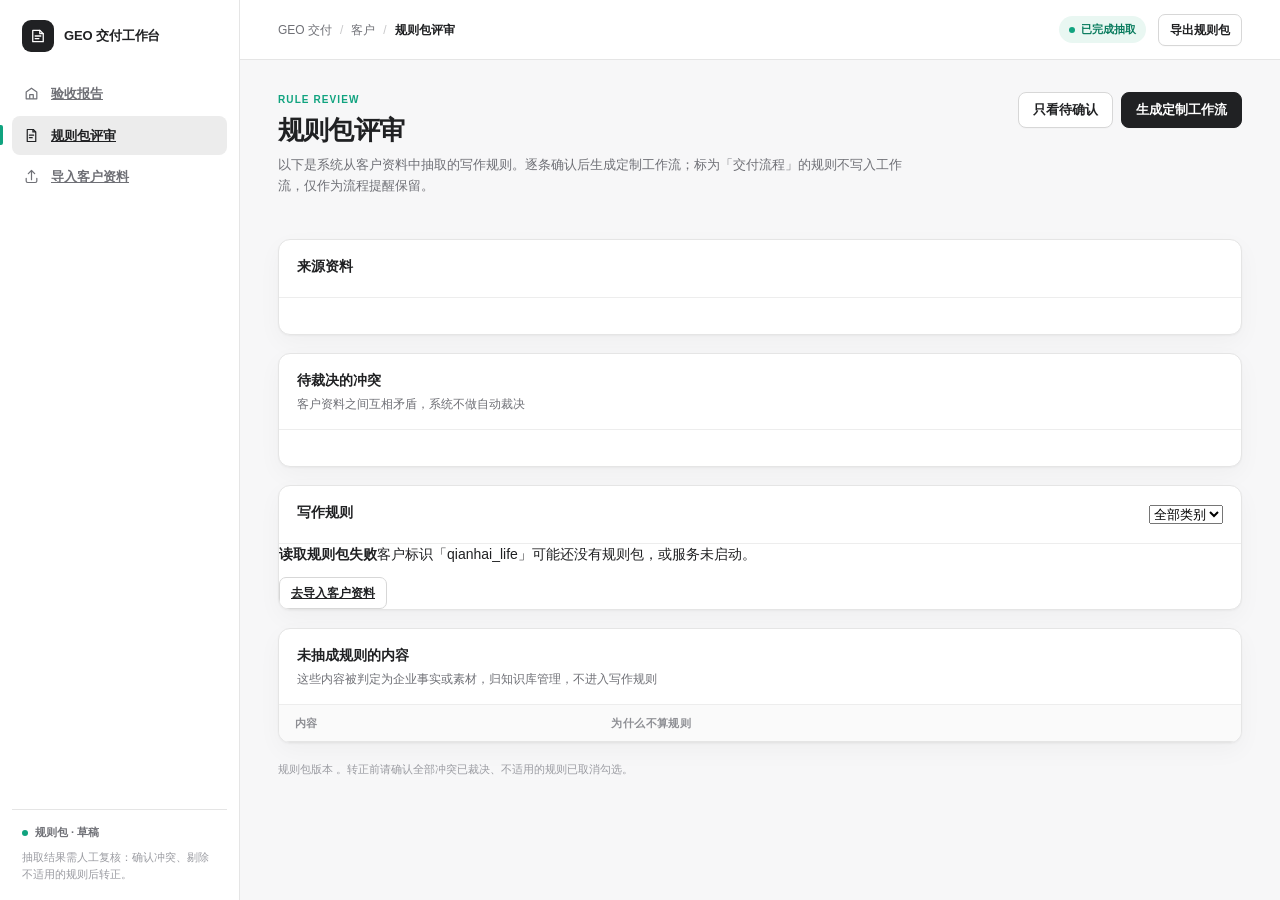
==== gen-workflow-test/report/rules/index.html @ ac918e08 "feat(gen-workflow-test): 新增客户定制生文工作流生成工具 从客户资料自动生成 GEO 定制生文工作流，基于母版 workflows/通用生文工作流.yml（18 节点），拓扑冻" ====
<!doctype html>
<html lang="zh-CN">
<head>
  <meta charset="utf-8">
  <meta name="viewport" content="width=device-width,initial-scale=1">
  <meta name="theme-color" content="#f7f7f8">
  <meta name="description" content="客户规则包评审">
  <title>规则包评审 · GEO 交付工作台</title>
  <link rel="stylesheet" href="../styles.css">
</head>
<body>
  <div class="app-shell">
    <aside class="sidebar">
      <div class="brand">
        <span class="brand-mark" aria-hidden="true">
          <svg viewBox="0 0 24 24" fill="none"><path d="M5 4.5h9.6L19 8.9v10.6H5z" stroke="currentColor" stroke-width="1.7" stroke-linejoin="round"/><path d="M14.4 4.5v4.4H19M8.2 12h7.6M8.2 15.4h5" stroke="currentColor" stroke-width="1.7" stroke-linecap="round" stroke-linejoin="round"/></svg>
        </span>
        <span class="brand-name">GEO 交付工作台</span>
      </div>
      <nav class="nav" aria-label="主导航">
        <a class="nav-item" href="../index.html"><span class="nav-icon"><svg viewBox="0 0 24 24" fill="none"><path d="M4.5 19.5V9.8L12 4.5l7.5 5.3v9.7z" stroke="currentColor" stroke-width="1.7" stroke-linejoin="round"/><path d="M9.5 19.5v-5.8h5v5.8" stroke="currentColor" stroke-width="1.7" stroke-linejoin="round"/></svg></span><span>验收报告</span></a>
        <a class="nav-item active" href="./index.html"><span class="nav-icon"><svg viewBox="0 0 24 24" fill="none"><path d="M6 3.5h8.5L18 7v13.5H6z" stroke="currentColor" stroke-width="1.7" stroke-linejoin="round"/><path d="M14 3.5V7h3.5M9 11.5h6M9 15h4" stroke="currentColor" stroke-width="1.7" stroke-linecap="round"/></svg></span><span>规则包评审</span></a>
        <a class="nav-item" href="../upload.html"><span class="nav-icon"><svg viewBox="0 0 24 24" fill="none"><path d="M12 16.5v-13M7.5 8 12 3.5 16.5 8" stroke="currentColor" stroke-width="1.7" stroke-linecap="round" stroke-linejoin="round"/><path d="M4.5 14.5v4a2 2 0 0 0 2 2h11a2 2 0 0 0 2-2v-4" stroke="currentColor" stroke-width="1.7" stroke-linecap="round"/></svg></span><span>导入客户资料</span></a>
      </nav>
      <div class="sidebar-foot">
        <div class="status-line"><span class="dot"></span><span id="sideStatus">规则包 · 草稿</span></div>
        <p id="sideNote">抽取结果需人工复核：确认冲突、剔除不适用的规则后转正。</p>
      </div>
    </aside>

    <main class="main">
      <header class="topbar">
        <nav class="breadcrumb" aria-label="当前位置">
          <span>GEO 交付</span><span class="slash">/</span><span id="crumbClient">客户</span><span class="slash">/</span><b>规则包评审</b>
        </nav>
        <div class="top-actions">
          <span class="storage-indicator"><span></span>已完成抽取</span>
          <button class="button small" id="exportBtn">导出规则包</button>
        </div>
      </header>

      <div class="content">
        <div class="page-head">
          <div>
            <div class="eyebrow">RULE REVIEW</div>
            <h1>规则包评审</h1>
            <p>以下是系统从客户资料中抽取的写作规则。逐条确认后生成定制工作流；标为「交付流程」的规则不写入工作流，仅作为流程提醒保留。</p>
          </div>
          <div class="head-actions">
            <button class="button" id="toggleAll">只看待确认</button>
            <button class="button primary" id="buildBtn">生成定制工作流</button>
          </div>
        </div>

        <section class="stats" id="stats"></section>

        <div id="alerts"></div>

        <section class="section-card">
          <div class="section-head">
            <div><h2>来源资料</h2><p id="srcSub"></p></div>
          </div>
          <div class="section-body">
            <ul class="source-list" id="sources"></ul>
          </div>
        </section>

        <section class="section-card">
          <div class="section-head">
            <div><h2>待裁决的冲突</h2><p>客户资料之间互相矛盾，系统不做自动裁决</p></div>
            <span class="section-count" id="conflictCount"></span>
          </div>
          <div class="section-body" id="conflicts"></div>
        </section>

        <section class="section-card">
          <div class="section-head">
            <div><h2>写作规则</h2><p id="ruleSub"></p></div>
            <div class="filter-row">
              <select class="select" id="catFilter" aria-label="按类别筛选">
                <option value="">全部类别</option>
              </select>
            </div>
          </div>
          <div class="rule-list" id="rules"></div>
        </section>

        <section class="section-card">
          <div class="section-head">
            <div><h2>未抽成规则的内容</h2><p>这些内容被判定为企业事实或素材，归知识库管理，不进入写作规则</p></div>
            <span class="section-count" id="notRuleCount"></span>
          </div>
          <div class="table-wrap">
            <table>
              <thead><tr><th>内容</th><th>为什么不算规则</th></tr></thead>
              <tbody id="notRules"></tbody>
            </table>
          </div>
        </section>

        <p class="foot-note">规则包版本 <span id="verText"></span>。转正前请确认全部冲突已裁决、不适用的规则已取消勾选。</p>
      </div>
    </main>
  </div>

  <div class="toast" id="toast" role="status" aria-live="polite"></div>
  <script src="./app.js"></script>
</body>
</html>
---- gen-workflow-test/report/styles.css ----
:root{
  --ui-bg:#f7f7f8;
  --ui-surface:#ffffff;
  --ui-surface-muted:#f9f9fa;
  --ui-border:#e5e5e5;
  --ui-border-strong:#d7d7d7;
  --ui-text:#202123;
  --ui-text-muted:#6f7076;
  --ui-text-subtle:#9a9ba1;
  --ui-accent:#10a37f;
  --ui-accent-soft:#e9f7f2;
  --ui-blue:#2f6fed;
  --ui-danger:#d14343;
  --ui-radius:10px;
  --ui-shadow:0 1px 2px rgba(0,0,0,.04),0 8px 24px rgba(0,0,0,.035);

  /* 语义扩展：hover / 表头 / 警示 / 证据 */
  --ui-hover:#f7f7f7;
  --ui-hover-soft:#fafafa;
  --ui-nav-hover:#f2f2f2;
  --ui-nav-active:#ececec;
  --ui-divider:#ededed;
  --ui-row-border:#f0f0f0;
  --ui-warn-bg:#fff7e6;
  --ui-warn-border:#f0e0bd;
  --ui-warn-text:#8a6d3b;
  --ui-warn-strong:#a46b12;
  --ui-warn-tag-bg:#fff6df;
  --ui-evidence-bg:#fdf6f6;
  --ui-evidence-border:#e8b4b4;
  --ui-evidence-text:#7a4a4a;
  --ui-accent-ink:#087b5d;
  --ui-accent-hover:#0d8f6f;
  --ui-crumb-sep:#c8c8ca;
  --ui-border-hover:#c9c9c9;
  --ui-accent-deep:#0b6b52;
  --ui-warn-dot:#e6a23c;
  --ui-th-text:#8d8e93;
  --ui-cell-text:#55565b;
  --ui-rule-text:#3c3d42;
  --ui-blue-tag-bg:#edf3ff;
  --ui-blue-tag-text:#3267c8;
  --ui-gray-tag-bg:#f0f0f1;
  --ui-gray-tag-text:#76777c;
  --ui-red-tag-bg:#fff0f0;
  --ui-red-tag-text:#c14343;
}

*{box-sizing:border-box}
body{
  margin:0;
  background:var(--ui-bg);
  color:var(--ui-text);
  font-family:Inter,-apple-system,BlinkMacSystemFont,"Segoe UI","PingFang SC","Microsoft YaHei",sans-serif;
  font-size:14px;
  line-height:1.5;
}
button{font:inherit;cursor:pointer}

.app-shell{display:grid;grid-template-columns:240px minmax(0,1fr);min-height:100vh}

/* ---------- 侧栏 ---------- */
.sidebar{
  background:var(--ui-surface);
  border-right:1px solid var(--ui-border);
  display:flex;flex-direction:column;
  padding:20px 12px 16px;
  position:sticky;top:0;height:100vh;
}
.brand{display:flex;align-items:center;gap:10px;padding:0 10px 22px}
.brand-mark{
  width:32px;height:32px;flex:none;border-radius:9px;
  background:var(--ui-text);color:#fff;display:grid;place-items:center;
}
.brand-mark svg{width:18px;height:18px}
.brand-name{font-size:13px;font-weight:700;letter-spacing:-.01em}

.nav{display:grid;gap:2px}
.nav-item{
  border:0;background:none;text-align:left;
  display:flex;align-items:center;gap:11px;
  padding:10px 11px;border-radius:8px;
  color:var(--ui-text-muted);font-size:13px;font-weight:600;
  position:relative;
}
.nav-item:hover{background:var(--ui-nav-hover);color:var(--ui-text)}
.nav-item.active{background:var(--ui-nav-active);color:var(--ui-text)}
.nav-item.active::before{
  content:"";position:absolute;left:-12px;top:50%;transform:translateY(-50%);
  width:3px;height:20px;background:var(--ui-accent);border-radius:0 2px 2px 0;
}
.nav-icon{width:17px;height:17px;flex:none;display:grid;place-items:center}
.nav-icon svg{width:17px;height:17px}

.sidebar-foot{margin-top:auto;padding:14px 10px 0;border-top:1px solid var(--ui-border)}
.status-line{
  display:flex;align-items:center;gap:7px;
  font-size:11px;font-weight:600;color:var(--ui-text-muted);
}
.status-line .dot{width:6px;height:6px;border-radius:50%;background:var(--ui-accent);flex:none}
.sidebar-foot p{margin:8px 0 0;font-size:11px;line-height:1.6;color:var(--ui-text-subtle)}

/* ---------- 顶栏 ---------- */
.main{min-width:0}
.topbar{
  height:60px;background:var(--ui-surface);border-bottom:1px solid var(--ui-border);
  display:flex;align-items:center;justify-content:space-between;
  padding:0 38px;position:sticky;top:0;z-index:20;
}
.breadcrumb{display:flex;align-items:center;gap:8px;font-size:12px;color:var(--ui-text-muted);min-width:0;overflow:hidden;white-space:nowrap}
.breadcrumb .slash{color:var(--ui-crumb-sep)}
.breadcrumb b{color:var(--ui-text);font-weight:700}
.top-actions{display:flex;align-items:center;gap:12px;flex:none}
.storage-indicator{
  display:inline-flex;align-items:center;gap:6px;
  background:var(--ui-accent-soft);color:var(--ui-accent-ink);
  border-radius:999px;padding:5px 10px;font-size:11px;font-weight:600;
}
.storage-indicator span{width:6px;height:6px;border-radius:50%;background:var(--ui-accent)}

/* ---------- 内容 ---------- */
.content{padding:32px 38px 56px;max-width:1480px;margin:0 auto}
.page-head{display:flex;align-items:flex-start;justify-content:space-between;gap:24px;margin-bottom:24px}
.eyebrow{font-size:10px;font-weight:800;letter-spacing:.11em;text-transform:uppercase;color:var(--ui-accent);margin-bottom:8px}
.page-head h1{margin:0;font-size:26px;line-height:1.2;letter-spacing:-.03em}
.page-head p{margin:9px 0 0;font-size:13px;line-height:1.6;color:var(--ui-text-muted);max-width:640px}
.head-actions{display:flex;gap:8px;flex:none}

/* ---------- 按钮 ---------- */
.button{
  min-height:36px;padding:0 14px;
  border:1px solid var(--ui-border-strong);border-radius:8px;
  background:var(--ui-surface);color:var(--ui-text);
  font-size:13px;font-weight:600;
  box-shadow:0 1px 1px rgba(0,0,0,.02);
  display:inline-flex;align-items:center;gap:6px;
}
.button:hover{background:var(--ui-hover);border-color:var(--ui-border-hover);box-shadow:var(--ui-shadow)}
.button:active{transform:translateY(1px)}
.button.primary{background:var(--ui-text);border-color:var(--ui-text);color:#fff}
.button.primary:hover{background:#000;border-color:#000}
.button.small{min-height:32px;padding:0 11px;font-size:12px;border-radius:7px}
.button.teal{background:var(--ui-accent);border-color:var(--ui-accent);color:#fff}
.button.teal:hover{background:var(--ui-accent-hover);border-color:var(--ui-accent-hover)}

/* ---------- 统计卡 ---------- */
.stats{display:grid;grid-template-columns:repeat(4,minmax(0,1fr));gap:12px;margin-bottom:18px}
.stat{background:var(--ui-surface);border:1px solid var(--ui-border);border-radius:12px;padding:17px 18px;box-shadow:var(--ui-shadow)}
.stat label{display:block;font-size:12px;color:var(--ui-text-muted)}
.stat strong{display:block;font-size:26px;line-height:1.2;margin:6px 0 2px;letter-spacing:-.02em}
.stat small{font-size:11px;color:var(--ui-text-subtle)}
.stat.is-danger strong{color:var(--ui-danger)}
.stat.is-accent strong{color:var(--ui-accent)}

/* ---------- 提示条 ---------- */
.alert{
  display:flex;gap:10px;align-items:flex-start;
  border-radius:10px;padding:12px 14px;margin-bottom:18px;
  font-size:13px;line-height:1.6;
}
.alert.warn{background:var(--ui-warn-bg);color:var(--ui-warn-text);border:1px solid var(--ui-warn-border)}
.alert.info{
  background:var(--ui-accent-soft);color:var(--ui-accent-deep);
  border-left:3px solid var(--ui-accent);border-radius:0 8px 8px 0;
  border-top:0;border-right:0;border-bottom:0;
}
.alert b{font-weight:700}
.alert-icon{flex:none;font-weight:800}

/* ---------- 卡片 ---------- */
.section-card{
  background:var(--ui-surface);border:1px solid var(--ui-border);
  border-radius:12px;box-shadow:var(--ui-shadow);
  overflow:hidden;margin-bottom:18px;
}
.section-head{
  display:flex;align-items:center;justify-content:space-between;gap:16px;
  padding:16px 18px;border-bottom:1px solid var(--ui-divider);
}
.section-head h2{margin:0;font-size:14px;font-weight:700}
.section-head p{margin:4px 0 0;font-size:12px;color:var(--ui-text-muted)}
.section-count{font-size:12px;color:var(--ui-text-subtle);flex:none}
.section-body{padding:18px}

/* ---------- 重复度指标 ---------- */
.metric-grid{display:grid;grid-template-columns:repeat(4,minmax(0,1fr));gap:10px;margin-bottom:16px}
.metric{background:var(--ui-surface-muted);border-radius:9px;padding:12px 14px}
.metric label{display:block;font-size:11px;color:var(--ui-text-muted);margin-bottom:5px}
.metric strong{font-size:19px;font-weight:700;letter-spacing:-.01em}
.metric small{display:block;font-size:11px;color:var(--ui-text-subtle);margin-top:3px}
.metric.is-warn strong{color:var(--ui-warn-strong)}
.warn-list{display:grid;gap:7px;margin:0;padding:0;list-style:none}
.warn-list li{
  display:flex;gap:8px;align-items:flex-start;
  font-size:13px;color:var(--ui-warn-text);background:var(--ui-warn-bg);
  border-radius:8px;padding:9px 12px;line-height:1.5;
}
.warn-list li::before{content:"!";flex:none;width:16px;height:16px;border-radius:50%;background:var(--ui-warn-dot);color:#fff;font-size:11px;font-weight:800;display:grid;place-items:center;margin-top:1px}

/* ---------- 表格 ---------- */
.table-wrap{overflow-x:auto}
table{width:100%;border-collapse:separate;border-spacing:0;text-align:left}
th{
  background:var(--ui-hover-soft);font-size:11px;font-weight:600;
  color:var(--ui-th-text);letter-spacing:.04em;text-transform:uppercase;
  padding:10px 16px;border-bottom:1px solid var(--ui-border);white-space:nowrap;
}
td{padding:11px 16px;border-top:1px solid var(--ui-row-border);font-size:13px;color:var(--ui-cell-text);vertical-align:top}
tbody tr:first-child td{border-top:0}
tbody tr:hover td{background:var(--ui-hover-soft)}
.col-cat{width:96px}
.col-state{width:88px;white-space:nowrap}
.rule-id{
  display:block;font-family:ui-monospace,SFMono-Regular,Menlo,monospace;
  font-size:11px;color:var(--ui-text-subtle);margin-bottom:3px;
}
.rule-text{color:var(--ui-rule-text);line-height:1.5;max-width:520px}
.evidence{
  font-size:12px;color:var(--ui-evidence-text);line-height:1.55;
  background:var(--ui-evidence-bg);border-left:2px solid var(--ui-evidence-border);
  padding:6px 10px;border-radius:0 6px 6px 0;
  max-width:460px;
}
.evidence.empty{color:var(--ui-text-subtle);background:none;border-left:0;padding:0}
.reason-note{display:block;font-size:11px;color:var(--ui-text-subtle);margin-top:4px}

/* ---------- 标签 ---------- */
.tag{display:inline-flex;align-items:center;border-radius:999px;padding:3px 8px;font-size:11px;font-weight:600;white-space:nowrap}
.tag.teal{background:var(--ui-accent-soft);color:var(--ui-accent-ink)}
.tag.amber{background:var(--ui-warn-tag-bg);color:var(--ui-warn-strong)}
.tag.blue{background:var(--ui-blue-tag-bg);color:var(--ui-blue-tag-text)}
.tag.gray{background:var(--ui-gray-tag-bg);color:var(--ui-gray-tag-text)}
.tag.red{background:var(--ui-red-tag-bg);color:var(--ui-red-tag-text)}

/* ---------- 筛选 ---------- */
.filter-row{display:flex;align-items:center;gap:12px;flex:none}
.switch{display:inline-flex;align-items:center;gap:7px;font-size:12px;color:var(--ui-text-muted);cursor:pointer}
.switch input{width:14px;height:14px;accent-color:var(--ui-accent);margin:0;cursor:pointer}

/* ---------- 其他 ---------- */
.foot-note{margin:0;font-size:11px;line-height:1.6;color:var(--ui-text-subtle)}
.toast{
  position:fixed;right:24px;bottom:24px;
  background:var(--ui-text);color:#fff;
  padding:10px 15px;border-radius:8px;font-size:13px;
  opacity:0;transform:translateY(6px);pointer-events:none;transition:.18s;
}
.toast.show{opacity:1;transform:translateY(0)}

/* ---------- 响应式 ---------- */
@media(max-width:1180px){
  .app-shell{grid-template-columns:220px minmax(0,1fr)}
  .content{padding:28px 28px 48px}
  .topbar{padding:0 28px}
  .stats,.metric-grid{grid-template-columns:repeat(2,minmax(0,1fr))}
}
@media(max-width:800px){
  .app-shell{display:block}
  .sidebar{position:static;height:auto;padding:12px;border-right:0;border-bottom:1px solid var(--ui-border)}
  .brand{padding:2px 6px 12px}
  .nav{grid-auto-flow:column;justify-content:start;gap:4px;overflow-x:auto}
  .nav-item.active::before{display:none}
  .sidebar-foot{display:none}
  .topbar{padding:0 16px;height:54px}
  .content{padding:20px 16px 40px}
  .page-head{display:block}
  .head-actions{margin-top:16px}
  .stats,.metric-grid{grid-template-columns:repeat(2,minmax(0,1fr))}
  .col-cat{display:none}
  th:nth-child(3),td:nth-child(3){display:none}
}

/* ---------- 规则包评审页 ---------- */
.source-list{margin:0;padding:0;list-style:none;display:grid;gap:6px}
.source-list li{display:flex;justify-content:space-between;gap:16px;align-items:baseline;padding:8px 12px;background:var(--ui-surface-muted);border-radius:8px;font-size:13px}
.src-name{color:var(--ui-rule-text);overflow:hidden;text-overflow:ellipsis;white-space:nowrap}
.src-chars{flex:none;font-size:11px;color:var(--ui-text-subtle);font-variant-numeric:tabular-nums}

.conflict{border:1px solid var(--ui-border);border-radius:9px;margin-bottom:10px;overflow:hidden}
.conflict:last-child{margin-bottom:0}
.conflict summary{display:flex;align-items:center;gap:10px;padding:11px 14px;cursor:pointer;list-style:none;background:var(--ui-surface-muted);font-size:13px}
.conflict summary::-webkit-details-marker{display:none}
.conflict summary::after{content:"展开";margin-left:auto;font-size:11px;color:var(--ui-text-subtle)}
.conflict[open] summary::after{content:"收起"}
.conflict-idx{flex:none;width:18px;height:18px;border-radius:50%;background:var(--ui-warn-tag-bg);color:var(--ui-warn-strong);font-size:11px;font-weight:700;display:grid;place-items:center}
.conflict-body{padding:12px 14px;border-top:1px solid var(--ui-divider)}
.conflict-body>p{margin:0 0 12px;font-size:12px;line-height:1.65;color:var(--ui-cell-text)}
.party-grid{display:grid;grid-template-columns:1fr 1fr;gap:10px}
.party{background:var(--ui-surface-muted);border-radius:8px;padding:10px 12px}
.party label{display:block;font-size:11px;font-weight:700;color:var(--ui-text-muted);margin-bottom:5px}
.party p{margin:0 0 6px;font-size:12px;line-height:1.6;color:var(--ui-rule-text)}
.party small{font-size:11px;color:var(--ui-text-subtle)}

.rule-list{padding:0}
.rule-group{border-top:1px solid var(--ui-divider)}
.rule-group:first-child{border-top:0}
.rule-group-head{display:flex;align-items:center;gap:8px;padding:10px 18px;background:var(--ui-surface-muted)}
.rule-group-head span{font-size:12px;font-weight:700;color:var(--ui-text-muted);letter-spacing:.02em}
.rule-group-head em{font-style:normal;font-size:11px;color:var(--ui-text-subtle)}
.rule{display:flex;gap:12px;padding:14px 18px;border-top:1px solid var(--ui-row-border)}
.rule:hover{background:var(--ui-hover-soft)}
.rule.is-off{opacity:.45}
.rule-left{padding-top:2px}
.rule-check input{width:15px;height:15px;accent-color:var(--ui-accent);margin:0;cursor:pointer}
.rule-main{min-width:0;flex:1}
.rule-meta{display:flex;flex-wrap:wrap;align-items:center;gap:6px;margin-bottom:7px}
.rule-id{font-family:ui-monospace,SFMono-Regular,Menlo,monospace;font-size:11px;color:var(--ui-text-subtle)}
.rule-scope{font-size:11px;color:var(--ui-text-subtle)}
.rule-statement{margin:0 0 6px;font-size:13px;line-height:1.55;color:var(--ui-rule-text)}
.rule-line{margin:0 0 4px;font-size:12px;line-height:1.6;color:var(--ui-cell-text)}
.rule-line b{display:inline-block;min-width:28px;margin-right:6px;font-size:11px;font-weight:700;color:var(--ui-text-muted)}
.rule-ex{display:grid;gap:3px;margin:6px 0 0;padding:8px 10px;background:var(--ui-surface-muted);border-radius:7px;font-size:12px;line-height:1.5}
.rule-ex .wrong{color:var(--ui-evidence-text)}
.rule-ex .wrong::before{content:"✗ ";font-weight:700}
.rule-ex .right{color:var(--ui-accent-ink)}
.rule-ex .right::before{content:"✓ ";font-weight:700}
.rule-detect{margin:6px 0 0;font-size:11px;color:var(--ui-text-muted)}
.rule-evidence{margin:6px 0 0;font-size:11px;line-height:1.55;color:var(--ui-text-subtle)}
.muted-cell{font-size:12px;color:var(--ui-text-muted);line-height:1.6}

@media(max-width:800px){
  .party-grid{grid-template-columns:1fr}
  .rule{padding:12px 14px}
  .rule-group-head{padding:9px 14px}
}
.source-list li.is-excluded{background:none;border:1px dashed var(--ui-border);opacity:.6}
.source-list li.is-excluded .src-chars{color:var(--ui-danger)}

/* ---------- 导入资料页 ---------- */
.steps{display:grid;grid-template-columns:repeat(3,minmax(0,1fr));gap:10px;margin-bottom:18px}
.step{display:flex;align-items:center;gap:10px;padding:12px 14px;background:var(--ui-surface);border:1px solid var(--ui-border);border-radius:10px}
.step-no{flex:none;width:22px;height:22px;border-radius:50%;background:var(--ui-nav-hover);color:var(--ui-text-muted);font-size:11px;font-weight:700;display:grid;place-items:center}
.step b{display:block;font-size:13px;font-weight:600}
.step small{display:block;font-size:11px;color:var(--ui-text-subtle);margin-top:2px}
.step.is-active{border-color:var(--ui-accent)}
.step.is-active .step-no{background:var(--ui-accent);color:#fff}
.step.is-done .step-no{background:var(--ui-accent-soft);color:var(--ui-accent-ink)}
.step.is-done b{color:var(--ui-accent-ink)}

.form-grid{display:grid;grid-template-columns:1fr 1fr;gap:16px}
.field{display:block}
.field-wide{grid-column:1/-1}
.field>span{display:block;font-size:12px;font-weight:650;color:#5e5f64;margin-bottom:7px}
.field input{width:100%;height:38px;border:1px solid var(--ui-border-strong);border-radius:8px;padding:0 12px;background:var(--ui-surface);color:var(--ui-text);font-size:13px}
.field input:hover{border-color:#bcbcc0}
.field input:focus{outline:0;border-color:var(--ui-blue);box-shadow:0 0 0 3px rgba(47,111,237,.12)}
.field em{display:block;margin-top:5px;font-style:normal;font-size:11px;color:var(--ui-text-subtle)}

.dropzone{border:1.5px dashed var(--ui-border-strong);border-radius:11px;padding:30px 20px;text-align:center;cursor:pointer;transition:.15s;background:var(--ui-surface-muted)}
.dropzone:hover,.dropzone.is-over{border-color:var(--ui-accent);background:var(--ui-accent-soft)}
.dropzone svg{width:26px;height:26px;color:var(--ui-text-subtle);margin-bottom:8px}
.dropzone b{display:block;font-size:13px;font-weight:600;color:var(--ui-rule-text)}
.dropzone small{display:block;margin-top:5px;font-size:11px;color:var(--ui-text-subtle)}

.file-list{margin:12px 0 0;padding:0;list-style:none;display:grid;gap:6px}
.file-list li{display:flex;align-items:center;gap:10px;padding:9px 12px;background:var(--ui-surface);border:1px solid var(--ui-border);border-radius:8px;font-size:13px}
.file-ext{flex:none;font-size:10px;font-weight:700;color:var(--ui-text-muted);background:var(--ui-nav-hover);border-radius:4px;padding:3px 6px;letter-spacing:.03em}
.file-name{flex:1;min-width:0;overflow:hidden;text-overflow:ellipsis;white-space:nowrap;color:var(--ui-rule-text)}
.file-size{flex:none;font-size:11px;color:var(--ui-text-subtle);font-variant-numeric:tabular-nums}
.file-remove{flex:none;border:0;background:none;color:var(--ui-text-subtle);font-size:17px;line-height:1;padding:0 2px;cursor:pointer}
.file-remove:hover{color:var(--ui-danger)}

.progress-bar{height:5px;background:var(--ui-nav-hover);border-radius:999px;overflow:hidden;margin-bottom:14px}
.progress-bar span{display:block;height:100%;width:0;background:var(--ui-accent);border-radius:999px;transition:width .4s ease}
.log{margin:0;max-height:220px;overflow:auto;background:var(--ui-surface-muted);border-radius:8px;padding:12px;font-family:ui-monospace,SFMono-Regular,Menlo,monospace;font-size:11px;line-height:1.7;color:var(--ui-cell-text);white-space:pre-wrap;word-break:break-all}

.action-bar{display:flex;justify-content:flex-end;gap:8px;margin-bottom:18px}

@media(max-width:800px){
  .steps{grid-template-columns:1fr}
  .form-grid{grid-template-columns:1fr}
  .field-wide{grid-column:auto}
  .action-bar{flex-direction:column-reverse}
  .action-bar .button{width:100%}
}
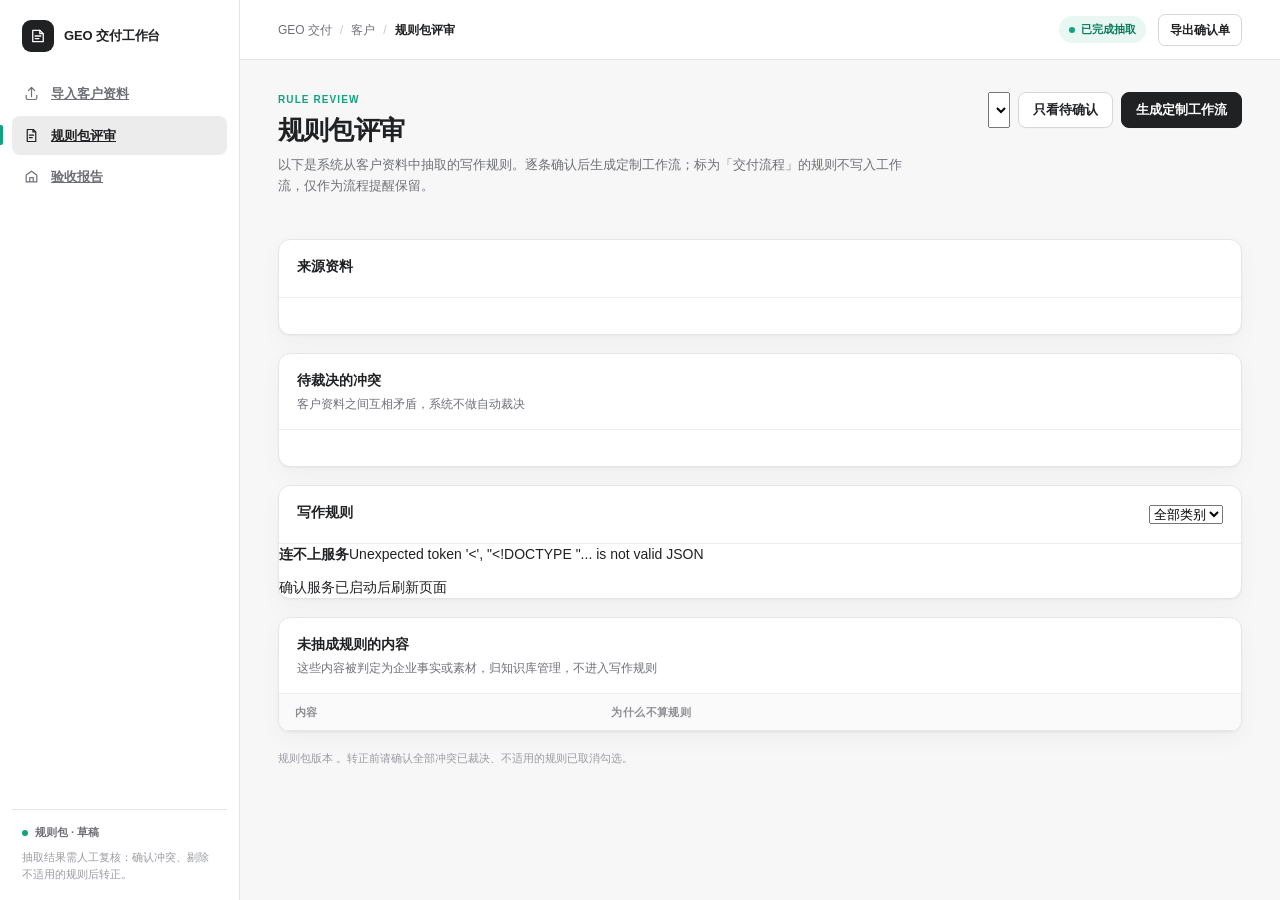
==== commit 063f2109: "1" ====
--- a/gen-workflow-test/report/rules/index.html
+++ b/gen-workflow-test/report/rules/index.html
@@ -18,10 +18,10 @@
         <span class="brand-name">GEO 交付工作台</span>
       </div>
       <nav class="nav" aria-label="主导航">
+        <a class="nav-item" href="../upload.html"><span class="nav-icon"><svg viewBox="0 0 24 24" fill="none"><path d="M12 16.5v-13M7.5 8 12 3.5 16.5 8" stroke="currentColor" stroke-width="1.7" stroke-linecap="round" stroke-linejoin="round"/><path d="M4.5 14.5v4a2 2 0 0 0 2 2h11a2 2 0 0 0 2-2v-4" stroke="currentColor" stroke-width="1.7" stroke-linecap="round" stroke-linejoin="round"/></svg></span><span>导入客户资料</span></a>
+        <a class="nav-item active" href="./index.html"><span class="nav-icon"><svg viewBox="0 0 24 24" fill="none"><path d="M6 3.5h8.5L18 7v13.5H6z" stroke="currentColor" stroke-width="1.7" stroke-linecap="round" stroke-linejoin="round"/><path d="M14 3.5V7h3.5M9 11.5h6M9 15h4" stroke="currentColor" stroke-width="1.7" stroke-linecap="round" stroke-linejoin="round"/></svg></span><span>规则包评审</span></a>
         <a class="nav-item" href="../index.html"><span class="nav-icon"><svg viewBox="0 0 24 24" fill="none"><path d="M4.5 19.5V9.8L12 4.5l7.5 5.3v9.7z" stroke="currentColor" stroke-width="1.7" stroke-linejoin="round"/><path d="M9.5 19.5v-5.8h5v5.8" stroke="currentColor" stroke-width="1.7" stroke-linejoin="round"/></svg></span><span>验收报告</span></a>
-        <a class="nav-item active" href="./index.html"><span class="nav-icon"><svg viewBox="0 0 24 24" fill="none"><path d="M6 3.5h8.5L18 7v13.5H6z" stroke="currentColor" stroke-width="1.7" stroke-linejoin="round"/><path d="M14 3.5V7h3.5M9 11.5h6M9 15h4" stroke="currentColor" stroke-width="1.7" stroke-linecap="round"/></svg></span><span>规则包评审</span></a>
-        <a class="nav-item" href="../upload.html"><span class="nav-icon"><svg viewBox="0 0 24 24" fill="none"><path d="M12 16.5v-13M7.5 8 12 3.5 16.5 8" stroke="currentColor" stroke-width="1.7" stroke-linecap="round" stroke-linejoin="round"/><path d="M4.5 14.5v4a2 2 0 0 0 2 2h11a2 2 0 0 0 2-2v-4" stroke="currentColor" stroke-width="1.7" stroke-linecap="round"/></svg></span><span>导入客户资料</span></a>
-      </nav>
+        </nav>
       <div class="sidebar-foot">
         <div class="status-line"><span class="dot"></span><span id="sideStatus">规则包 · 草稿</span></div>
         <p id="sideNote">抽取结果需人工复核：确认冲突、剔除不适用的规则后转正。</p>
@@ -35,7 +35,7 @@
         </nav>
         <div class="top-actions">
           <span class="storage-indicator"><span></span>已完成抽取</span>
-          <button class="button small" id="exportBtn">导出规则包</button>
+          <button class="button small" id="exportBtn" title="生成业务确认单（表格 HTML），可直接发给客户">导出确认单</button>
         </div>
       </header>
 
@@ -47,6 +47,7 @@
             <p>以下是系统从客户资料中抽取的写作规则。逐条确认后生成定制工作流；标为「交付流程」的规则不写入工作流，仅作为流程提醒保留。</p>
           </div>
           <div class="head-actions">
+            <select class="select" id="clientSelect" aria-label="选择客户"></select>
             <button class="button" id="toggleAll">只看待确认</button>
             <button class="button primary" id="buildBtn">生成定制工作流</button>
           </div>
--- a/gen-workflow-test/report/styles.css
+++ b/gen-workflow-test/report/styles.css
@@ -373,3 +373,91 @@
   .action-bar{flex-direction:column-reverse}
   .action-bar .button{width:100%}
 }
+
+/* ---------- 批次列表 ---------- */
+.batch-list{display:grid;gap:0}
+.batch-row{display:flex;align-items:center;gap:18px;padding:14px 18px;border-top:1px solid var(--ui-row-border);text-decoration:none;color:inherit;transition:background .12s}
+.batch-row:first-child{border-top:0}
+.batch-row:hover{background:var(--ui-hover-soft)}
+.batch-main{flex:1;min-width:0}
+.batch-title{display:flex;align-items:baseline;gap:10px;flex-wrap:wrap}
+.batch-title b{font-size:13px;font-weight:600;color:var(--ui-rule-text)}
+.batch-time{font-size:11px;color:var(--ui-text-subtle)}
+.batch-meta{display:flex;align-items:center;gap:6px;margin-top:5px;font-size:11px;color:var(--ui-text-muted)}
+.batch-meta .sep{color:var(--ui-crumb-sep)}
+.batch-nums{display:flex;align-items:center;gap:22px;flex:none}
+.batch-nums .num{text-align:right;min-width:52px}
+.batch-nums .num label{display:block;font-size:10px;color:var(--ui-text-subtle);margin-bottom:2px}
+.batch-nums .num strong{font-size:16px;font-weight:700;font-variant-numeric:tabular-nums;color:var(--ui-rule-text)}
+.batch-nums .num strong.is-bad{color:var(--ui-danger)}
+.batch-nums .num strong.is-good{color:var(--ui-accent)}
+.delta{display:inline-block;margin-left:5px;font-size:10px;font-weight:700}
+.delta.is-good{color:var(--ui-accent)}
+.delta.is-bad{color:var(--ui-danger)}
+.crumb-link{color:inherit;text-decoration:none}
+.crumb-link:hover{color:var(--ui-accent);text-decoration:underline}
+
+/* 弹窗内的上传区 */
+.dropzone-sm{width:100%;padding:18px 14px;border-radius:9px;text-align:center}
+.dropzone-sm svg{width:20px;height:20px;margin-bottom:6px}
+.dropzone-sm b{font-size:12px;font-weight:600;color:var(--ui-rule-text);display:block}
+.dropzone-sm small{font-size:11px;color:var(--ui-text-subtle);display:block;margin-top:4px}
+
+/* 弹窗内的 JSON 粘贴区 */
+.paste-area{width:100%;min-height:180px;max-height:340px;resize:vertical;border:1px solid var(--ui-border-strong);border-radius:8px;padding:10px 12px;background:var(--ui-surface);color:var(--ui-rule-text);font-family:ui-monospace,SFMono-Regular,Menlo,monospace;font-size:12px;line-height:1.6;white-space:pre-wrap;word-break:break-word;overflow:auto}
+.paste-area::placeholder{color:var(--ui-text-subtle);font-family:inherit}
+.paste-area:hover{border-color:var(--ui-border-hover)}
+.paste-area:focus{outline:0;border-color:var(--ui-blue);box-shadow:0 0 0 3px rgba(47,111,237,.12)}
+.paste-foot{display:flex;align-items:center;justify-content:space-between;gap:12px;margin-top:8px}
+.paste-hint{min-width:0;font-size:11px;line-height:1.5;color:var(--ui-text-subtle);word-break:break-word}
+.paste-hint.is-good{color:var(--ui-accent-ink)}
+.paste-hint.is-bad{color:var(--ui-danger)}
+.paste-hint.is-warn{color:var(--ui-warn-strong)}
+
+.modal .callout{font-size:12px;line-height:1.6;margin-top:4px}
+.modal .field{margin:14px 0}
+
+/* 弹窗本体：浏览器默认 dialog 宽度会塌缩，这里给出稳定尺寸 */
+dialog.modal{width:min(640px,calc(100vw - 32px));max-height:calc(100vh - 64px);overflow:auto;padding:24px;border:0;border-radius:14px;background:var(--ui-surface);color:var(--ui-text);box-shadow:0 18px 60px rgba(0,0,0,.2)}
+dialog.modal::backdrop{background:rgba(32,33,35,.48);backdrop-filter:blur(3px)}
+dialog.modal h2{margin:0 0 6px;font-size:18px;font-weight:700;letter-spacing:-.02em;color:var(--ui-text)}
+dialog.modal>form>p{margin:0;font-size:12px;line-height:1.6;color:var(--ui-text-muted)}
+.modal-actions{display:flex;justify-content:flex-end;gap:8px;margin-top:20px}
+
+@media(max-width:800px){
+  .batch-row{flex-direction:column;align-items:stretch;gap:10px}
+  .batch-nums{justify-content:space-between;gap:0}
+  .batch-nums .num{text-align:left}
+}
+
+/* ---------- 按文章折叠 ---------- */
+.article-list{padding:0}
+.article-block{border-top:1px solid var(--ui-row-border)}
+.article-list>.article-block:first-child{border-top:0}
+.article-block>summary{display:flex;align-items:center;gap:10px;padding:13px 18px;cursor:pointer;list-style:none;background:var(--ui-surface)}
+.article-block>summary::-webkit-details-marker{display:none}
+.article-block>summary:hover{background:var(--ui-hover-soft)}
+.article-block>summary::before{content:"▸";flex:none;width:12px;font-size:11px;color:var(--ui-text-subtle);transition:transform .15s}
+.article-block[open]>summary::before{transform:rotate(90deg)}
+.article-block.has-issue>summary{background:var(--ui-evidence-bg)}
+.article-block.has-issue>summary:hover{background:#fbf0f0}
+.art-idx{flex:none;font-size:11px;font-weight:700;color:var(--ui-text-muted);min-width:48px}
+.art-title{flex:1;min-width:0;font-size:13px;color:var(--ui-rule-text);overflow:hidden;text-overflow:ellipsis;white-space:nowrap}
+.art-badges{display:flex;gap:5px;flex:none}
+.article-block .table-wrap{border-top:1px solid var(--ui-divider)}
+.article-block table th{background:var(--ui-surface-muted)}
+@media(max-width:800px){
+  .article-block>summary{flex-wrap:wrap}
+  .art-title{white-space:normal;order:3;flex-basis:100%;margin-top:4px}
+}
+
+/* 未填完时按钮视觉弱化，但仍可点击（点击后提示缺什么） */
+.button[aria-disabled="true"]{opacity:.55;cursor:pointer}
+.button[aria-disabled="true"]:hover{background:var(--ui-text);border-color:var(--ui-text)}
+
+/* 空态行 */
+.source-list li.is-empty{background:none;border:1px dashed var(--ui-border);color:var(--ui-text-subtle);font-size:12px;justify-content:center}
+
+/* 弹窗内进度 */
+.modal-progress{margin:14px 0 4px}
+.modal-step{margin:8px 0 0;font-size:12px;color:var(--ui-text-muted)}
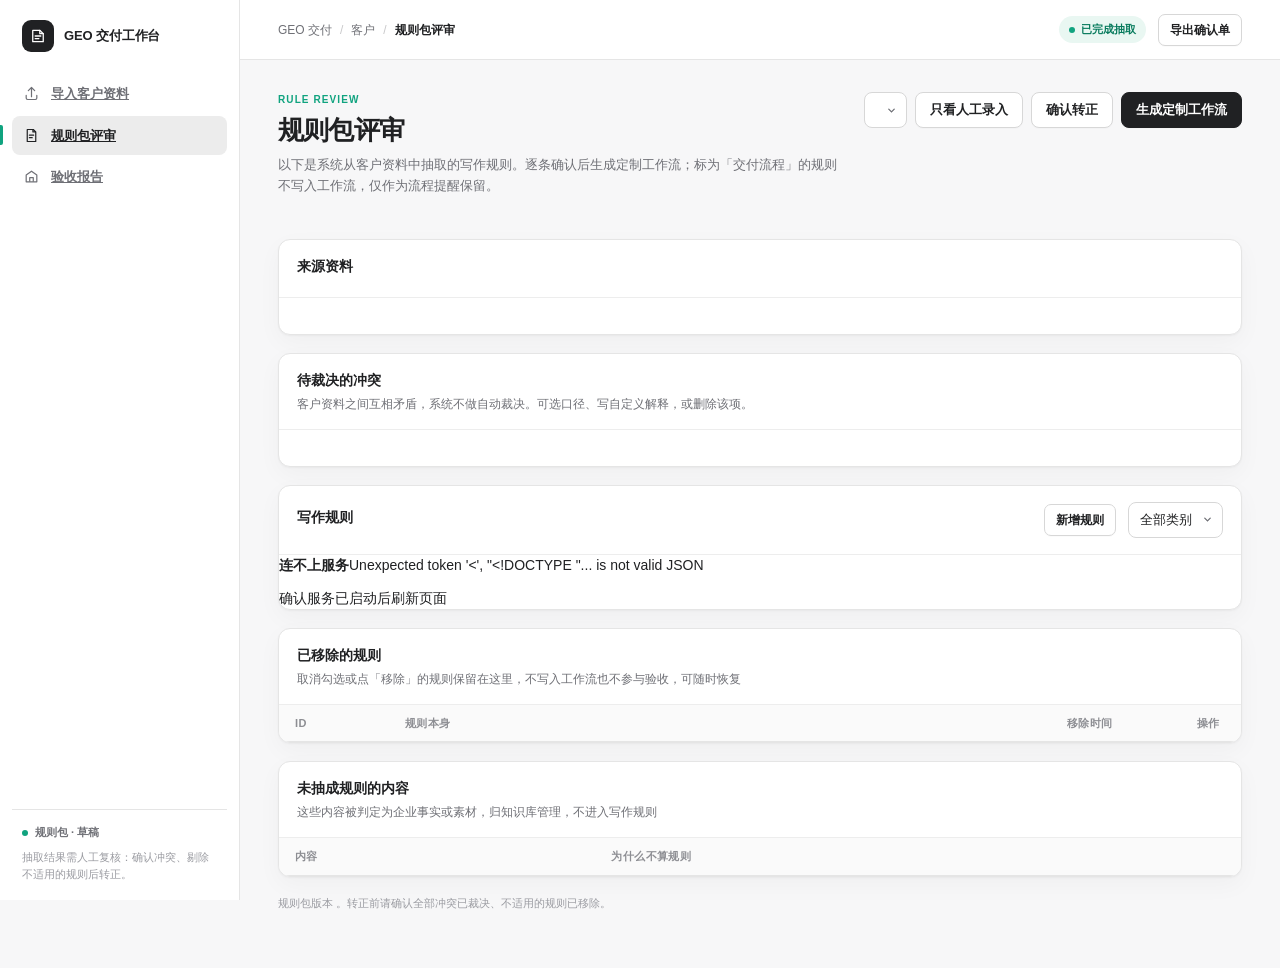
==== commit 68c3fa2e: "12" ====
--- a/gen-workflow-test/report/rules/index.html
+++ b/gen-workflow-test/report/rules/index.html
@@ -48,7 +48,8 @@
           </div>
           <div class="head-actions">
             <select class="select" id="clientSelect" aria-label="选择客户"></select>
-            <button class="button" id="toggleAll">只看待确认</button>
+            <button class="button" id="toggleAll">只看人工录入</button>
+            <button class="button" id="promoteBtn" hidden>确认转正</button>
             <button class="button primary" id="buildBtn">生成定制工作流</button>
           </div>
         </div>
@@ -68,22 +69,37 @@
 
         <section class="section-card">
           <div class="section-head">
-            <div><h2>待裁决的冲突</h2><p>客户资料之间互相矛盾，系统不做自动裁决</p></div>
+            <div><h2>待裁决的冲突</h2><p>客户资料之间互相矛盾，系统不做自动裁决。可选口径、写自定义解释，或删除该项。</p></div>
             <span class="section-count" id="conflictCount"></span>
           </div>
           <div class="section-body" id="conflicts"></div>
+          <div class="section-foot" id="conflictFoot"></div>
         </section>
 
         <section class="section-card">
           <div class="section-head">
             <div><h2>写作规则</h2><p id="ruleSub"></p></div>
             <div class="filter-row">
+              <button class="button small" id="newRuleBtn">新增规则</button>
               <select class="select" id="catFilter" aria-label="按类别筛选">
                 <option value="">全部类别</option>
               </select>
             </div>
           </div>
           <div class="rule-list" id="rules"></div>
+        </section>
+
+        <section class="section-card">
+          <div class="section-head">
+            <div><h2>已移除的规则</h2><p>取消勾选或点「移除」的规则保留在这里，不写入工作流也不参与验收，可随时恢复</p></div>
+            <span class="section-count" id="dismissedCount"></span>
+          </div>
+          <div class="table-wrap">
+            <table>
+              <thead><tr><th style="width:110px">ID</th><th>规则本身</th><th style="width:130px">移除时间</th><th style="width:60px">操作</th></tr></thead>
+              <tbody id="dismissedRules"></tbody>
+            </table>
+          </div>
         </section>
 
         <section class="section-card">
@@ -99,7 +115,7 @@
           </div>
         </section>
 
-        <p class="foot-note">规则包版本 <span id="verText"></span>。转正前请确认全部冲突已裁决、不适用的规则已取消勾选。</p>
+        <p class="foot-note">规则包版本 <span id="verText"></span>。转正前请确认全部冲突已裁决、不适用的规则已移除。</p>
       </div>
     </main>
   </div>
--- a/gen-workflow-test/report/styles.css
+++ b/gen-workflow-test/report/styles.css
@@ -461,3 +461,62 @@
 /* 弹窗内进度 */
 .modal-progress{margin:14px 0 4px}
 .modal-step{margin:8px 0 0;font-size:12px;color:var(--ui-text-muted)}
+
+/* ---------- 规则包评审：编辑与裁决 ---------- */
+.section-foot{display:flex;justify-content:flex-end;gap:8px;padding:12px 18px;border-top:1px solid var(--ui-divider);background:var(--ui-surface-muted)}
+.section-foot:empty{display:none}
+
+.select{height:36px;padding:0 30px 0 11px;border:1px solid var(--ui-border-strong);border-radius:8px;background:var(--ui-surface);color:var(--ui-text);font-size:13px;
+  appearance:none;background-image:url("data:image/svg+xml;charset=utf8,%3Csvg xmlns='http://www.w3.org/2000/svg' viewBox='0 0 12 12'%3E%3Cpath d='M3 4.5 6 7.5 9 4.5' fill='none' stroke='%236f7076' stroke-width='1.4' stroke-linecap='round'/%3E%3C/svg%3E");
+  background-repeat:no-repeat;background-position:right 9px center;background-size:11px}
+.select.small{height:32px;font-size:12px;padding:0 26px 0 9px}
+.select:hover{border-color:var(--ui-border-hover)}
+
+.input{width:100%;border:1px solid var(--ui-border-strong);border-radius:8px;padding:8px 11px;background:var(--ui-surface);color:var(--ui-text);
+  font-size:13px;font-family:inherit;line-height:1.55;resize:vertical}
+.input:hover{border-color:#bcbcc0}
+.input:focus{outline:0;border-color:var(--ui-blue);box-shadow:0 0 0 3px rgba(47,111,237,.12)}
+.input[readonly]{background:var(--ui-surface-muted);color:var(--ui-text-muted)}
+
+/* 冲突裁决 */
+.conflict.is-decided{background:var(--ui-surface-muted)}
+.conflict.is-decided summary{background:var(--ui-accent-soft)}
+.party.is-chosen{background:var(--ui-accent-soft);box-shadow:inset 0 0 0 1px var(--ui-accent)}
+.party.is-chosen label{color:var(--ui-accent-ink)}
+.decide-row{display:flex;flex-wrap:wrap;gap:14px;margin-top:12px;padding-top:12px;border-top:1px dashed var(--ui-border)}
+.decide-radio{display:inline-flex;align-items:center;gap:6px;font-size:12px;color:var(--ui-cell-text);cursor:pointer}
+.decide-radio input{margin:0;accent-color:var(--ui-accent);cursor:pointer}
+.decide-text{margin-top:10px}
+.decide-note-row{margin-top:8px}
+.decide-note{width:100%;height:32px;border:1px solid var(--ui-border-strong);border-radius:7px;padding:0 10px;font-size:12px;font-family:inherit;color:var(--ui-text);background:var(--ui-surface)}
+.apply-row{display:flex;flex-wrap:wrap;align-items:center;gap:8px;margin-top:12px;padding-top:12px;border-top:1px dashed var(--ui-border)}
+.apply-label{font-size:11px;font-weight:700;color:var(--ui-text-muted)}
+.apply-hint{flex:1 1 100%;font-size:11px;line-height:1.5;color:var(--ui-text-subtle)}
+.decided-badge{margin:10px 0 0;font-size:11px;font-weight:600;color:var(--ui-accent-ink)}
+
+/* 规则操作 */
+.rule-actions{margin-left:auto;display:flex;gap:8px;opacity:0;transition:opacity .12s}
+.rule:hover .rule-actions,.rule:focus-within .rule-actions{opacity:1}
+.link-btn{border:0;background:none;padding:0;font-size:11px;font-weight:600;color:var(--ui-blue);cursor:pointer}
+.link-btn:hover{text-decoration:underline}
+.link-btn.danger{color:var(--ui-danger)}
+
+/* 规则编辑表单 */
+.rule-editor{margin:12px 18px;padding:16px;border:1px solid var(--ui-accent);border-radius:10px;background:var(--ui-surface);box-shadow:0 0 0 3px var(--ui-accent-soft)}
+.editor-head{display:flex;align-items:baseline;gap:10px;margin-bottom:14px}
+.editor-head b{font-size:14px}
+.editor-hint{font-size:11px;color:var(--ui-text-subtle)}
+.editor-grid{display:grid;grid-template-columns:repeat(4,minmax(0,1fr));gap:12px}
+.rule-editor .field{margin-bottom:12px}
+.rule-editor .field>label{display:block;font-size:11px;font-weight:700;color:var(--ui-text-muted);margin-bottom:6px}
+.rule-editor .field em{color:var(--ui-danger);font-style:normal}
+.field-tip{font-weight:400;color:var(--ui-text-subtle)}
+.check-row{display:flex;gap:14px;padding-top:8px}
+.editor-foot{display:flex;align-items:center;gap:8px;margin-top:4px;padding-top:12px;border-top:1px solid var(--ui-divider)}
+.editor-out{flex:1;font-size:11px;color:var(--ui-text-subtle)}
+.dismissed-cell{font-size:11px;color:var(--ui-text-subtle)}
+
+@media(max-width:900px){
+  .editor-grid{grid-template-columns:repeat(2,minmax(0,1fr))}
+  .rule-actions{opacity:1}
+}
